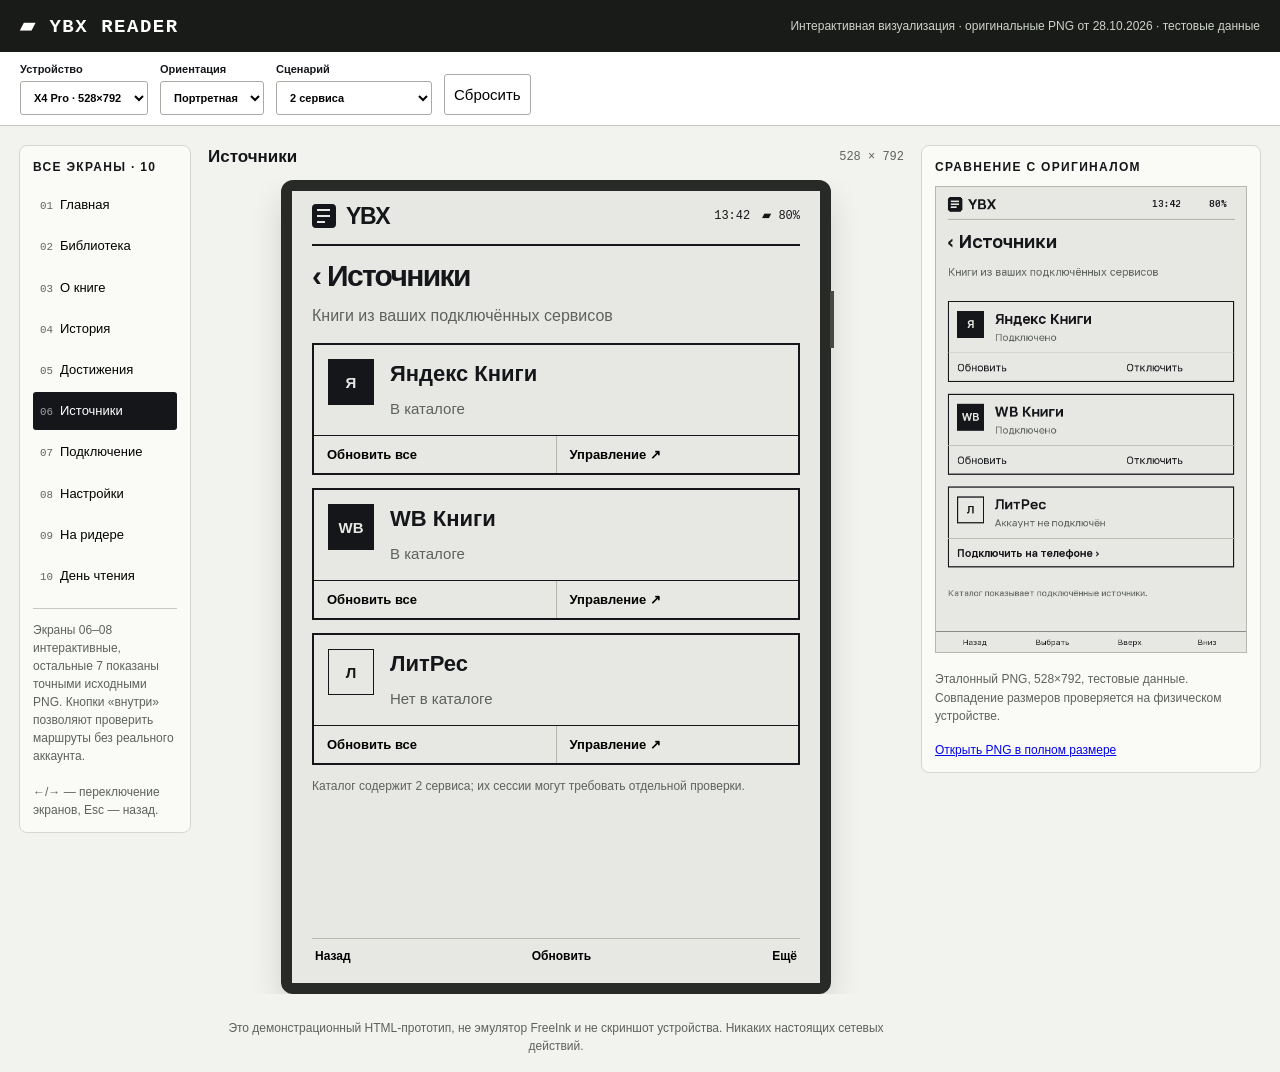
==== docs/ybx-reader-visualization/index.html @ b74ec778 "docs(firmware): add interactive YBX Reader screen preview" ====
<!doctype html>
<html lang="ru"><head><meta charset="utf-8"><meta name="viewport" content="width=device-width,initial-scale=1">
<title>YBX Reader · интерактивная визуализация</title>
<style>
:root{--paper:#e7e8e3;--ink:#14161a;--soft:#5d625d;--line:#b5b8af;--plate:#dddfd8}
*{box-sizing:border-box}body{margin:0;background:#f2f3ef;color:var(--ink);font:15px/1.4 -apple-system,BlinkMacSystemFont,"Segoe UI",Arial,sans-serif}button,select{font:inherit}button{cursor:pointer}
button:focus-visible,select:focus-visible,a:focus-visible{outline:3px solid #7b8475;outline-offset:2px}
.header{padding:14px 20px;background:#191b18;color:white;display:flex;gap:20px;align-items:center;justify-content:space-between}.header strong{font:800 19px ui-monospace,monospace;letter-spacing:.08em}.header small{font-size:12px;color:#cdd2ca}
.tools{padding:10px 20px;display:flex;gap:12px;flex-wrap:wrap;background:#fff;border-bottom:1px solid #c4c8c0;align-items:end}
.tools label{display:flex;flex-direction:column;font-size:11px;font-weight:700;gap:4px}.tools select,.tools button{background:#fff;border:1px solid #a7aca4;padding:9px;border-radius:3px}
.workspace{display:grid;grid-template-columns:172px minmax(310px,1fr) minmax(220px,340px);gap:17px;max-width:1560px;margin:auto;padding:19px}
.side,.ref{background:#fafbf7;border:1px solid #d4d8d0;border-radius:8px;padding:13px;height:fit-content}.side h2,.ref h2{margin:0 0 10px;font-size:12px;text-transform:uppercase;letter-spacing:.11em}
.nav{display:grid;gap:3px}.nav button{border:0;text-align:left;padding:10px 7px;background:transparent;font-size:13px;border-radius:3px}.nav button.current{color:white;background:var(--ink)}
.nav small{opacity:.6;margin-right:7px;font-family:monospace}.muted{color:var(--soft)}.info{font-size:12px;color:var(--soft);line-height:1.5;margin:13px 0 0;border-top:1px solid #c5c9c1;padding-top:12px}
.main{min-width:0;display:flex;flex-direction:column;align-items:center}.above{width:100%;display:flex;gap:10px;align-items:center;justify-content:space-between;margin-bottom:11px}.above b{font-size:17px}.above span{font:12px monospace;color:var(--soft)}
.viewport{width:100%;min-height:410px;overflow:auto;display:flex;justify-content:center;align-items:flex-start}
.device{flex-shrink:0;background:#272a26;border:11px solid #272a26;box-sizing:content-box;border-radius:12px;box-shadow:0 16px 32px #0002;position:relative}
.device:before{content:"";position:absolute;background:#454944;width:4px;height:57px;right:-14px;top:100px}
.screen{background:var(--paper);height:100%;width:100%;overflow:hidden;display:flex;flex-direction:column;padding:13px 20px 9px}
.screen .sys{height:42px;border-bottom:2px solid var(--ink);display:flex;gap:10px;align-items:flex-start;flex-shrink:0}
.logo{height:24px;width:24px;background:var(--ink);border-radius:4px;padding:5px;flex:none}.logo i{display:block;height:2px;background:var(--paper);width:13px;margin-bottom:4px}.logo i:last-child{width:8px}
.sys b{font-size:23px;line-height:1.05;letter-spacing:-.06em}.sys span{margin-left:auto;font:12px monospace;padding-top:3px}
.title{font-size:30px;font-weight:800;letter-spacing:-.055em;margin:13px 0 12px;line-height:1.13;flex-shrink:0}
.content{overflow:auto;flex:1;min-height:0;scrollbar-width:thin}
.subtitle{margin:0 0 16px;color:var(--soft);font-size:16px;line-height:1.4}
.footer{display:flex;gap:4px;justify-content:space-between;align-items:center;flex-shrink:0;height:36px;margin-top:9px;border-top:1px solid var(--line)}
.footer button{background:transparent;border:0;font-size:12px;font-weight:700;padding:7px 3px;max-width:38%;overflow:hidden;white-space:nowrap;text-overflow:ellipsis}
.provider{border:2px solid var(--ink);min-height:132px;margin-bottom:13px;display:flex;flex-direction:column}
.providerHead{display:flex;gap:16px;padding:14px;flex:1}.providerBadge{display:grid;place-items:center;flex:none;background:var(--ink);color:var(--paper);font-weight:800;width:46px;height:46px}
.provider.off .providerBadge{border:1px solid var(--ink);background:transparent;color:var(--ink)}
.providerName{font-size:22px;font-weight:750;margin:0 0 8px}.providerStatus{font-size:15px;color:var(--soft)}
.providerActions{display:flex;border-top:1px solid var(--ink);min-height:38px}.providerActions button{background:transparent;border:0;padding:9px 13px;flex:1;text-align:left;font-weight:650;font-size:13px}.providerActions button+button{border-left:1px solid var(--line)}
.pair{display:flex;align-items:center;flex-direction:column;gap:10px}.pair h3{font-size:23px;align-self:flex-start;margin:0 0 3px}
.qr{width:248px;height:248px;flex-shrink:0;max-width:100%;border:1px solid var(--ink);padding:8px;background:#fff;display:grid;place-items:center}.qr img{width:100%;height:100%;image-rendering:pixelated}
.caption{font:12px monospace;color:var(--soft);text-transform:uppercase;letter-spacing:.1em}
.code{font:800 36px monospace;letter-spacing:.08em}.pair p{text-align:center;font-size:17px;line-height:1.35;margin:3px 0}.pair time{font-size:13px;color:var(--soft)}
.btn{border:2px solid var(--ink);background:transparent;padding:9px 14px;font-weight:700;min-height:40px}.btn.dark{background:var(--ink);color:var(--paper)}
.pairbuttons{display:flex;gap:9px}
.setting{border:0;border-bottom:1px solid var(--line);background:transparent;display:flex;width:100%;gap:8px;align-items:center;padding:16px 0;min-height:60px;text-align:left;font-size:19px}
.setting b{flex:1}.setting span{font-size:13px;color:var(--soft);max-width:42%;overflow:hidden;text-overflow:ellipsis;white-space:nowrap}.setting i{font-style:normal;font-size:24px}
.ref img{width:100%;max-height:570px;object-fit:contain;background:var(--paper);border:1px solid var(--line)}.ref p{font-size:12px;color:var(--soft);line-height:1.55}.ref a{font-size:12px}
.mock{width:100%;height:100%;object-fit:contain;background:var(--paper)}
.dialogShade{position:absolute;inset:0;background:#14161aa9;display:grid;place-items:center;padding:18px}
.dialog{max-width:390px;background:var(--paper);border:3px solid var(--ink);padding:18px;max-height:95%;overflow:auto}
.dialog h3{margin:0 0 10px;font-size:22px}.dialog p{line-height:1.5;font-size:14px}.dialogbuttons{display:flex;gap:8px}
.dialogbuttons button{flex:1;min-width:0}
.landscape .screen{padding:9px 17px 7px}.landscape .sys{height:36px}.landscape .title{font-size:26px;margin:8px 0}.landscape .footer{height:27px;margin-top:5px}
.landscape .subtitle{margin:0 0 8px;font-size:13px}.landscape .provider{min-height:63px;margin-bottom:5px;flex-direction:row}.landscape .providerHead{align-items:center;padding:7px 9px}
.landscape .providerBadge{width:34px;height:34px;font-size:12px}.landscape .providerName{font-size:16px;margin:0 0 1px}.landscape .providerStatus{font-size:12px}
.landscape .providerActions{border:0;border-left:1px solid var(--line);width:138px;flex-shrink:0;flex-direction:column}
.landscape .providerActions button{padding:3px 7px;font-size:11px}.landscape .providerActions button+button{border:0;border-top:1px solid var(--line)}
.landscape .pair{display:grid;grid-template-columns:200px 1fr;gap:8px 15px}.landscape .pair h3{grid-column:1/-1;font-size:17px}
.landscape .pair .qr{width:198px;height:198px;grid-row:2/8;grid-column:1}
.landscape .pair :is(.caption,.code,p,time,.pairbuttons){grid-column:2;justify-self:start;text-align:left;margin:0}
.landscape .pair .code{font-size:25px}.landscape .pair p{font-size:12px}
.landscape .setting{padding:9px 0;min-height:43px;font-size:16px}
@media(max-width:1140px){.workspace{grid-template-columns:150px minmax(310px,1fr)}.ref{grid-column:2}.side{padding:9px}}
@media(max-width:690px){.workspace{display:block;padding:10px}.side{margin-bottom:12px}.nav{display:flex;overflow:auto}.nav button{min-width:106px;white-space:nowrap}.main{margin-bottom:15px}.ref{margin-top:13px}.header small{display:none}}
</style></head><body>
<div class="header"><strong>▰ YBX READER</strong><small>Интерактивная визуализация · оригинальные PNG от 28.10.2026 · тестовые данные</small></div>
<div class="tools">
<label>Устройство<select id="model"><option value="x3">X3 · 480×800</option><option value="x4">X4 · 480×800</option><option value="pro" selected>X4 Pro · 528×792</option></select></label>
<label>Ориентация<select id="rotate"><option value="portrait">Портретная</option><option value="landscape">Альбомная</option></select></label>
<label>Сценарий<select id="scenario">
<option value="linked">2 сервиса</option><option value="all">3 сервиса</option><option value="empty">Каталог пуст</option>
<option value="unpaired">Нет привязки</option><option value="expired">Токен истёк</option><option value="removed">Устройство отозвано</option>
<option value="provider">Ошибка провайдера</option><option value="offline">Нет сети</option><option value="codeExpired">Код истёк</option><option value="denied">Вход отклонён</option><option value="approved">Успешный вход</option></select></label>
<button id="reset">Сбросить</button>
</div>
<div class="workspace">
<aside class="side"><h2>Все экраны · 10</h2><nav class="nav" id="nav"></nav><div class="info">Экраны 06–08 интерактивные, остальные 7 показаны точными исходными PNG. Кнопки «внутри» позволяют проверить маршруты без реального аккаунта.<br><br>←/→ — переключение экранов, Esc — назад.</div></aside>
<main class="main"><div class="above"><b id="heading">Источники</b><span id="size">528×792</span></div><div class="viewport" id="viewport"><div class="device" id="device"><div class="screen" id="screen"></div></div></div>
<p class="info" style="border:0;text-align:center">Это демонстрационный HTML-прототип, не эмулятор FreeInk и не скриншот устройства. Никаких настоящих сетевых действий.</p></main>
<aside class="ref"><h2>Сравнение с оригиналом</h2><img id="original" alt="Исходный экран YBX Reader"><p id="refinfo">Эталонный PNG, 528×792, тестовые данные. Совпадение размеров проверяется на физическом устройстве.</p><a id="raw" target="_blank" rel="noopener">Открыть PNG в полном размере</a></aside>
</div>
<script>
const items=[["01-home","Главная"],["02-library","Библиотека"],["03-book","О книге"],["04-history","История"],["05-awards","Достижения"],["06-sources","Источники"],["07-pair","Подключение"],["08-settings","Настройки"],["09-on-reader","На ридере"],["10-day","День чтения"]];
const valid=id=>items.some(x=>x[0]===id),q=id=>document.getElementById(id),p=new URLSearchParams(location.search);
const st={page:valid(p.get("screen"))?p.get("screen"):"06-sources",model:"pro",rotation:"portrait",scenario:"linked",dialog:""};
const btn=(text,action,primary=false)=>'<button type="button" data-action="'+action+'" class="btn'+(primary?' dark':'')+'">'+text+"</button>";
function issue(){return ({linked:"Каталог содержит 2 сервиса; их сессии могут требовать отдельной проверки.",all:"Каталог содержит 3 сервиса.",empty:"Сервисы ещё не добавлены.",unpaired:"Ридер не подключён к аккаунту.",expired:"Токен ридера истёк.",removed:"Устройство удалено из YBX.",provider:"Требуется повторный вход в сервис через кабинет YBX.",offline:"Нет связи. Состояние не проверено.",codeExpired:"Код привязки истёк.",denied:"Вход отклонён.",approved:"Привязка подтверждена (только демонстрация)."})[st.scenario]}
function bar(){return '<div class="sys"><div class="logo"><i></i><i></i><i></i></div><b>YBX</b><span>13:42　▰ 80%</span></div>'}
function foot(){let list=st.page==="06-sources"?[["Назад","01-home"],["Обновить","refresh"],["Ещё","options"]]:st.page==="07-pair"?[["Отмена","06-sources"],["Новый код","newcode"],["QR","fullqr"]]:[["Назад","01-home"],["Выбрать","06-sources"],["Ещё","08-settings"]];
return '<div class="footer">'+list.map(x=>'<button data-action="'+x[1]+'">'+x[0]+"</button>").join("")+"</div>"}
function card(name,badge,connected){
const status=st.scenario==="offline"?"Не проверено":st.scenario==="provider"?"Проверьте вход":connected?"В каталоге":"Нет в каталоге";
return '<div class="provider '+(connected?"":"off")+'"><div class="providerHead"><div class="providerBadge">'+badge+'</div><div><div class="providerName">'+name+'</div><div class="providerStatus">'+status+'</div></div></div><div class="providerActions"><button data-action="refresh">Обновить все</button><button data-action="cabinet">Управление ↗</button></div></div>';
}
function sources(){let selected=st.scenario==="linked"||st.scenario==="approved"?[true,true,false]:st.scenario==="all"?[true,true,true]:st.scenario==="provider"?[true,false,true]:[false,false,false];
return '<p class="subtitle">Книги из ваших подключённых сервисов</p>'+card("Яндекс Книги","Я",selected[0])+card("WB Книги","WB",selected[1])+card("ЛитРес","Л",selected[2])+'<p class="subtitle" style="font-size:12px">'+issue()+'</p>'}
function pair(){return '<div class="pair"><h3>Откройте YBX на телефоне</h3><div class="qr"><img src="assets/demo-pair-qr.png" alt="Демо QR — общий адрес привязки, без одноразового токена"></div><div class="caption">Код подключения · демонстрация</div><div class="code">ABCD 1234</div><p>Или откройте my.ybx.app/pair и введите код с экрана ридера.</p><time>'+(st.scenario==="codeExpired"?"Код истёк":st.scenario==="denied"?"Вход отклонён":st.scenario==="approved"?"Подключено":"Ждём подтверждения · ещё 9 минут")+'</time><div class="pairbuttons">'+btn("Обновить код","newcode")+btn("QR крупнее","fullqr")+"</div></div>"}
function settings(){const values=[["Аккаунт YBX",st.scenario==="unpaired"?"Не подключён":"Настроен","06-sources"],["Источники",st.scenario==="linked"?"2 сервиса":"Просмотреть","06-sources"],["Синхронизация","Включена","info"],["Оформление","Стандартная тема","info"],["Язык","Русский","info"],["Экран сна","Настроить","info"],["Обновления","Проверить","info"],["Поддержка","Об устройстве","info"],["Системные настройки","Все разделы","info"]];
return values.map(x=>'<button type="button" class="setting" data-action="'+x[2]+'"><b>'+x[0]+'</b><span>'+x[1]+'</span><i>›</i></button>').join("")}
function dialog(){if(!st.dialog)return "";
const descriptions={options:["Действия","Здесь можно открыть кабинет управления источниками или сменить аккаунт.","Источники","06-sources","Сменить аккаунт","switch"],
cabinet:["Кабинет YBX","Управление провайдерами доступно через авторизованный веб-кабинет. Одноразовый токен ридера сюда не передаётся.","Закрыть","close","Аккаунт","06-sources"],
switch:["Сменить аккаунт?","Прежний токен сохраняется до успешного подтверждения новой привязки. Книги и позиции чтения не удаляются.","Отмена","close","Продолжить","07-pair"],
fullqr:["QR привязки",'<div class="qr" style="margin:auto"><img src="assets/demo-pair-qr.png" alt="Демо QR"></div><p>Это общий адрес /pair, а не действующая привязка.</p>',"Назад","close","Новый код","newcode"],
info:["Демонстрация","Здесь в прошивке открывается соответствующий системный экран FreeInk. Это только визуализация перехода.","Закрыть","close","Настройки","08-settings"]};
const a=descriptions[st.dialog];return '<div class="dialogShade" role="dialog"><div class="dialog"><h3>'+a[0]+'</h3><p>'+a[1]+'</p><div class="dialogbuttons">'+btn(a[2],a[3])+btn(a[4],a[5],true)+'</div></div></div>'}
function render(){
q("model").value=st.model;q("rotate").value=st.rotation;q("scenario").value=st.scenario;
const portrait=st.model==="pro"?[528,792]:[480,800],landscape=st.rotation==="landscape",w=portrait[landscape?1:0],h=portrait[landscape?0:1];
const device=q("device");device.style.width=w+"px";device.style.height=h+"px";device.classList.toggle("landscape",landscape);
q("size").textContent=w+" × "+h;const selected=items.find(x=>x[0]===st.page);
q("heading").textContent=selected[1];
q("nav").innerHTML=items.map((x,i)=>'<button class="'+(x[0]===st.page?"current":"")+'" data-action="'+x[0]+'"><small>'+String(i+1).padStart(2,"0")+'</small>'+x[1]+"</button>").join("");
q("original").src="assets/"+st.page+".png";q("raw").href=q("original").src;
const c=st.page==="06-sources"?sources():st.page==="07-pair"?pair():st.page==="08-settings"?settings():null;
q("screen").innerHTML=c===null?'<img class="mock" src="assets/'+st.page+'.png" alt="Исходный PNG. Этот экран пока не интерактивный">':bar()+'<div class="title">‹ '+selected[1]+'</div><div class="content">'+c+'</div>'+foot()+dialog();
window.history.replaceState(null,"",location.pathname+"?screen="+st.page);
const maxScale=Math.min(1,(q("viewport").clientWidth-14)/(w+22));device.style.transform="scale("+maxScale+")";device.style.transformOrigin="top center";device.style.marginBottom=(-(h+22)*(1-maxScale))+"px";
}
function go(id){st.page=id;st.dialog="";render()}
function act(a){
if(valid(a)){go(a);return}
if(a==="close"){st.dialog="";render();return}
if(["options","cabinet","switch","fullqr","info"].includes(a)){st.dialog=a;render();return}
if(a==="refresh"){st.scenario="linked";render();return}
if(a==="newcode"){st.scenario="unpaired";go("07-pair")}
}
document.addEventListener("click",e=>{const t=e.target.closest("[data-action]");if(t)act(t.dataset.action)});
q("model").onchange=e=>{st.model=e.target.value;render()};
q("rotate").onchange=e=>{st.rotation=e.target.value;render()};
q("scenario").onchange=e=>{st.scenario=e.target.value;if(["codeExpired","denied"].includes(st.scenario))st.page="07-pair";render()};
q("reset").onclick=()=>{Object.assign(st,{page:"06-sources",model:"pro",rotation:"portrait",scenario:"linked",dialog:""});render()};
document.addEventListener("keydown",e=>{
if(["SELECT","INPUT","TEXTAREA"].includes(document.activeElement?.tagName))return;
if(e.key==="Escape"){e.preventDefault();st.dialog?act("close"):go("01-home")}
else if(e.key==="ArrowRight"||e.key==="ArrowLeft"){e.preventDefault();let i=items.findIndex(x=>x[0]===st.page);go(items[(i+items.length+(e.key==="ArrowRight"?1:-1))%items.length][0])}
});
window.addEventListener("resize",render);render();
</script></body></html>
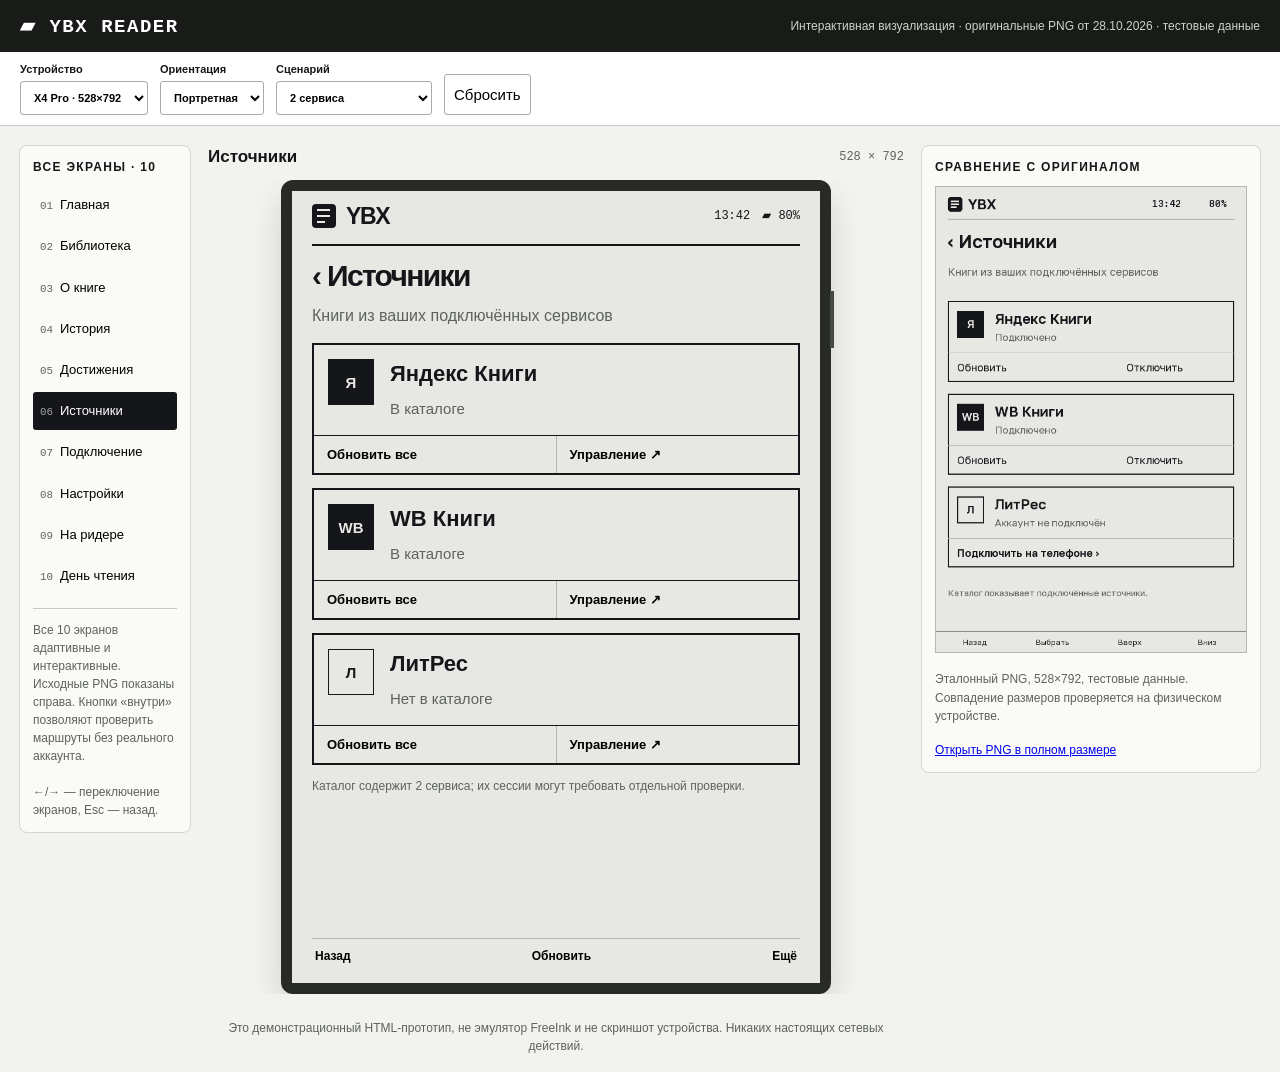
==== commit 6a8d1334: "fix(docs): unify YBX Reader preview viewport across all screens" ====
--- a/docs/ybx-reader-visualization/index.html
+++ b/docs/ybx-reader-visualization/index.html
@@ -56,6 +56,80 @@
 .landscape .setting{padding:9px 0;min-height:43px;font-size:16px}
 @media(max-width:1140px){.workspace{grid-template-columns:150px minmax(310px,1fr)}.ref{grid-column:2}.side{padding:9px}}
 @media(max-width:690px){.workspace{display:block;padding:10px}.side{margin-bottom:12px}.nav{display:flex;overflow:auto}.nav button{min-width:106px;white-space:nowrap}.main{margin-bottom:15px}.ref{margin-top:13px}.header small{display:none}}
+
+/* Shared full-viewport content system for ALL 10 screens.  No nested PNG
+   object-fit:contain, which previously letterboxed seven pages. */
+.content{width:100%;min-width:0}
+.content :is(button,a){touch-action:manipulation}
+.content :is(h2,h3,p){max-width:100%}
+.cover{background:#303532;color:var(--paper);border:1px solid var(--ink);min-width:0;display:flex;flex-direction:column;justify-content:space-between;gap:6px;overflow:hidden;padding:9px;font-weight:700;font-size:13px;line-height:1.15;overflow-wrap:anywhere}
+.cover .coverAuthor{font-size:10px;font-weight:400;opacity:.8}.cover.light{background:#c2c7bf;color:var(--ink)}.cover.gray{background:#626b65;color:var(--paper)}.cover.white{background:transparent;color:var(--ink)}
+.cover .providerMark{align-self:flex-end;background:var(--ink);color:var(--paper);font-size:9px;padding:3px 5px;min-width:19px;text-align:center;margin-top:auto}
+.bookHero{display:grid;grid-template-columns:146px minmax(0,1fr);gap:17px;margin-bottom:20px;min-height:196px}
+.bookHero .cover{min-height:193px}.bookHero h2{font-size:26px;line-height:1.14;margin:0 0 17px}.bookHero p{font-size:15px;margin:0 0 10px}
+.infoLabel{color:var(--soft);font-size:13px}.bold{font-weight:750}
+.thinline{height:1px;background:var(--line);width:100%;margin:12px 0}
+.underlinedHeader{display:flex;gap:8px;align-items:baseline;justify-content:space-between;margin:10px 0}
+.underlinedHeader strong{font-size:19px}.underlinedHeader button{border:0;background:none;font-size:13px;text-decoration:underline;padding:4px}
+.metricGrid{display:grid;grid-template-columns:repeat(3,minmax(0,1fr));gap:8px;margin:12px 0}
+.metricGrid small{display:block;font-size:10px;font-weight:750;letter-spacing:.05em;color:var(--soft);margin-bottom:4px}
+.metricGrid strong{display:block;font-size:29px;letter-spacing:-.05em;line-height:1.1}
+.metricGrid span{font-size:12px;color:var(--soft)}
+.weekGraph{display:grid;grid-template-columns:repeat(7,minmax(0,1fr));gap:6px;align-items:end;min-height:105px;margin:6px 0 18px}
+.weekGraph button{border:0;border-bottom:1px solid var(--line);padding:0;background:transparent;display:flex;flex-direction:column;align-items:stretch;justify-content:flex-end;height:105px}
+.weekGraph i{background:var(--ink);width:100%;min-height:1px}.weekGraph small{text-align:center;color:var(--soft);font-size:10px;padding-top:5px}
+.tabBar{display:flex;gap:8px;margin-bottom:11px}
+.tabBar button{min-height:35px;flex:1;border:1px solid var(--ink);padding:6px 8px;background:transparent;font-weight:700;font-size:13px}
+.tabBar button[aria-pressed=true]{color:var(--paper);background:var(--ink)}
+.bookGrid{display:grid;grid-template-columns:repeat(2,minmax(0,1fr));gap:13px 18px}
+.gridBook{background:transparent;border:0;min-width:0;text-align:left;padding:0}
+.gridBook .cover{height:190px}.gridBook small{display:block;font-size:13px;font-weight:700;text-align:center;margin-top:5px}
+.readProgress{height:8px;border:1px solid var(--ink);background:var(--plate);margin:8px 0 17px}
+.readProgress span{background:var(--ink);height:100%;display:block}
+.fullAction{width:100%;background:var(--ink);color:var(--paper);border:1px solid var(--ink);min-height:43px;font-weight:750;padding:9px}
+.bookText{line-height:1.5;font-size:15px;margin:8px 0}
+.bookFooterActions{display:flex;gap:12px;justify-content:space-between;border-top:1px solid var(--line);padding:12px 0;margin-top:17px}
+.bookFooterActions button{background:none;border:0;padding:8px 0;font-weight:700;text-align:left}
+.calendarTitle{display:flex;justify-content:space-between;align-items:center;margin:3px 0 6px}
+.calendarTitle h2{margin:0;font-size:25px}
+.calendarTitle button{border:0;background:transparent;font-size:18px;min-width:44px}
+.calendar{display:grid;grid-template-columns:repeat(7,minmax(0,1fr));gap:6px;margin:16px 0 20px}
+.weekday{text-align:center;color:var(--soft);font-size:11px}
+.calendar button{min-width:0;width:100%;height:46px;max-height:46px;border:1px solid var(--line);background:transparent}
+.calendar button.medium{background:#afb5ab}.calendar button.strong{background:var(--ink);color:var(--paper)}
+.calendar button.current{outline:2px solid var(--ink);outline-offset:1px}
+.goalStats{display:grid;grid-template-columns:1fr 1fr;gap:20px;padding-top:14px;border-top:1px solid var(--line)}
+.goalStats label{font-size:13px;color:var(--soft);display:block;margin:0 0 6px}
+.goalStats strong{font-size:26px;line-height:1.2}
+.eyebrow{font-size:11px;color:var(--soft);letter-spacing:.09em;text-transform:uppercase;margin:15px 0 10px}
+.achievement{display:grid;grid-template-columns:52px minmax(0,1fr);gap:13px;align-items:start;padding:12px 0 18px;border-bottom:1px solid var(--line)}
+.awardMark{height:50px;width:50px;background:var(--ink);color:var(--paper);display:grid;place-items:center;font-size:25px;font-weight:700}
+.awardMark.wait{background:transparent;border:1px solid var(--ink);color:var(--ink);font-size:16px}
+.achievement strong{font-size:19px}.achievement p{margin:5px 0 0;font-size:13px;color:var(--soft)}
+.localRow{display:grid;grid-template-columns:56px minmax(0,1fr) auto;gap:14px;align-items:center;padding:10px 0;border-bottom:1px solid var(--line);width:100%;background:transparent;border-top:0;border-left:0;border-right:0;text-align:left}
+.localRow .cover{height:77px;font-size:9px;padding:6px}
+.localRow strong{display:block;font-size:18px;line-height:1.2}.localRow p{color:var(--soft);margin:5px 0 0;font-size:13px}.localRow .right{font-size:13px;font-weight:700}
+.dayRow{display:grid;grid-template-columns:102px minmax(0,1fr);gap:16px;padding:14px 0;border-bottom:1px solid var(--line);align-items:center}
+.dayRow .cover{height:135px;font-size:12px}.dayRow h3{font-size:22px;margin:0 0 12px;line-height:1.2}.dayRow p{color:var(--soft);margin:7px 0}
+.localBar{display:flex;justify-content:space-between;gap:8px;align-items:center;margin-bottom:10px}
+.localBar button{background:none;border:0;font-weight:650}
+.landscape .bookHero{grid-template-columns:95px minmax(0,1fr);min-height:115px;gap:12px;margin-bottom:9px}
+.landscape .bookHero .cover{min-height:118px;height:118px;font-size:10px}.landscape .bookHero h2{font-size:19px;margin:0 0 7px}.landscape .bookHero p{font-size:12px;margin:0 0 5px}
+.landscape .metricGrid{margin:5px 0}.landscape .metricGrid strong{font-size:21px}
+.landscape .weekGraph{min-height:60px;margin:4px 0 9px}.landscape .weekGraph button{height:60px}
+.landscape .gridBook .cover{height:120px}.landscape .bookGrid{grid-template-columns:repeat(4,minmax(0,1fr));gap:7px}
+.landscape .tabBar{margin-bottom:7px}.landscape .tabBar button{min-height:29px}
+.landscape .calendar{gap:4px;margin:7px 0 10px}.landscape .calendar button{height:29px}
+.landscape .goalStats{padding-top:5px}.landscape .goalStats strong{font-size:20px}
+.landscape .achievement{padding:7px 0 8px}.landscape .awardMark{height:35px;width:35px;font-size:17px}.landscape .achievement{grid-template-columns:35px 1fr}
+.landscape .achievement strong{font-size:16px}.landscape .achievement p{font-size:11px;margin:0}
+.localRow .cover>div{display:none}
+.localRow .cover .providerMark{display:none}
+.landscape .localRow{grid-template-columns:34px minmax(0,1fr) auto;gap:9px;padding:4px 0}.landscape .localRow .cover{height:46px}.landscape .localRow strong{font-size:14px}.landscape .localRow p{font-size:11px;margin:2px 0}
+.landscape .dayRow{grid-template-columns:58px 1fr;padding:7px 0;gap:10px}.landscape .dayRow .cover{height:77px;font-size:9px}.landscape .dayRow h3{font-size:16px;margin:0 0 3px}.landscape .dayRow p{font-size:12px;margin:3px 0}
+.landscape .bookText{font-size:12px}.landscape .bookFooterActions{margin:5px 0}
+@media(max-width:700px){.calendar{gap:4px}}
+
 </style></head><body>
 <div class="header"><strong>▰ YBX READER</strong><small>Интерактивная визуализация · оригинальные PNG от 28.10.2026 · тестовые данные</small></div>
 <div class="tools">
@@ -68,7 +142,7 @@
 <button id="reset">Сбросить</button>
 </div>
 <div class="workspace">
-<aside class="side"><h2>Все экраны · 10</h2><nav class="nav" id="nav"></nav><div class="info">Экраны 06–08 интерактивные, остальные 7 показаны точными исходными PNG. Кнопки «внутри» позволяют проверить маршруты без реального аккаунта.<br><br>←/→ — переключение экранов, Esc — назад.</div></aside>
+<aside class="side"><h2>Все экраны · 10</h2><nav class="nav" id="nav"></nav><div class="info">Все 10 экранов адаптивные и интерактивные. Исходные PNG показаны справа. Кнопки «внутри» позволяют проверить маршруты без реального аккаунта.<br><br>←/→ — переключение экранов, Esc — назад.</div></aside>
 <main class="main"><div class="above"><b id="heading">Источники</b><span id="size">528×792</span></div><div class="viewport" id="viewport"><div class="device" id="device"><div class="screen" id="screen"></div></div></div>
 <p class="info" style="border:0;text-align:center">Это демонстрационный HTML-прототип, не эмулятор FreeInk и не скриншот устройства. Никаких настоящих сетевых действий.</p></main>
 <aside class="ref"><h2>Сравнение с оригиналом</h2><img id="original" alt="Исходный экран YBX Reader"><p id="refinfo">Эталонный PNG, 528×792, тестовые данные. Совпадение размеров проверяется на физическом устройстве.</p><a id="raw" target="_blank" rel="noopener">Открыть PNG в полном размере</a></aside>
@@ -76,11 +150,15 @@
 <script>
 const items=[["01-home","Главная"],["02-library","Библиотека"],["03-book","О книге"],["04-history","История"],["05-awards","Достижения"],["06-sources","Источники"],["07-pair","Подключение"],["08-settings","Настройки"],["09-on-reader","На ридере"],["10-day","День чтения"]];
 const valid=id=>items.some(x=>x[0]===id),q=id=>document.getElementById(id),p=new URLSearchParams(location.search);
-const st={page:valid(p.get("screen"))?p.get("screen"):"06-sources",model:"pro",rotation:"portrait",scenario:"linked",dialog:""};
+const st={page:valid(p.get("screen"))?p.get("screen"):"06-sources",model:"pro",rotation:"portrait",scenario:"linked",dialog:"",shelf:"Читаю"};
 const btn=(text,action,primary=false)=>'<button type="button" data-action="'+action+'" class="btn'+(primary?' dark':'')+'">'+text+"</button>";
 function issue(){return ({linked:"Каталог содержит 2 сервиса; их сессии могут требовать отдельной проверки.",all:"Каталог содержит 3 сервиса.",empty:"Сервисы ещё не добавлены.",unpaired:"Ридер не подключён к аккаунту.",expired:"Токен ридера истёк.",removed:"Устройство удалено из YBX.",provider:"Требуется повторный вход в сервис через кабинет YBX.",offline:"Нет связи. Состояние не проверено.",codeExpired:"Код привязки истёк.",denied:"Вход отклонён.",approved:"Привязка подтверждена (только демонстрация)."})[st.scenario]}
 function bar(){return '<div class="sys"><div class="logo"><i></i><i></i><i></i></div><b>YBX</b><span>13:42　▰ 80%</span></div>'}
-function foot(){let list=st.page==="06-sources"?[["Назад","01-home"],["Обновить","refresh"],["Ещё","options"]]:st.page==="07-pair"?[["Отмена","06-sources"],["Новый код","newcode"],["QR","fullqr"]]:[["Назад","01-home"],["Выбрать","06-sources"],["Ещё","08-settings"]];
+function foot(){let list=st.page==="01-home"?[["Библиотека","02-library"],["Источники","06-sources"],["Ещё","08-settings"]]:
+st.page==="04-history"?[["Дни","10-day"],["Книги","02-library"],["Ачивки","05-awards"]]:
+st.page==="05-awards"?[["История","04-history"],["Все награды","05-awards"],["Ещё","08-settings"]]:
+st.page==="09-on-reader"?[["Библиотека","02-library"],["Открыть","03-book"],["Действия","options"]]:
+st.page==="06-sources"?[["Назад","01-home"],["Обновить","refresh"],["Ещё","options"]]:st.page==="07-pair"?[["Отмена","06-sources"],["Новый код","newcode"],["QR","fullqr"]]:[["Назад","01-home"],["Выбрать","06-sources"],["Ещё","08-settings"]];
 return '<div class="footer">'+list.map(x=>'<button data-action="'+x[1]+'">'+x[0]+"</button>").join("")+"</div>"}
 function card(name,badge,connected){
 const status=st.scenario==="offline"?"Не проверено":st.scenario==="provider"?"Проверьте вход":connected?"В каталоге":"Нет в каталоге";
@@ -91,6 +169,90 @@
 function pair(){return '<div class="pair"><h3>Откройте YBX на телефоне</h3><div class="qr"><img src="assets/demo-pair-qr.png" alt="Демо QR — общий адрес привязки, без одноразового токена"></div><div class="caption">Код подключения · демонстрация</div><div class="code">ABCD 1234</div><p>Или откройте my.ybx.app/pair и введите код с экрана ридера.</p><time>'+(st.scenario==="codeExpired"?"Код истёк":st.scenario==="denied"?"Вход отклонён":st.scenario==="approved"?"Подключено":"Ждём подтверждения · ещё 9 минут")+'</time><div class="pairbuttons">'+btn("Обновить код","newcode")+btn("QR крупнее","fullqr")+"</div></div>"}
 function settings(){const values=[["Аккаунт YBX",st.scenario==="unpaired"?"Не подключён":"Настроен","06-sources"],["Источники",st.scenario==="linked"?"2 сервиса":"Просмотреть","06-sources"],["Синхронизация","Включена","info"],["Оформление","Стандартная тема","info"],["Язык","Русский","info"],["Экран сна","Настроить","info"],["Обновления","Проверить","info"],["Поддержка","Об устройстве","info"],["Системные настройки","Все разделы","info"]];
 return values.map(x=>'<button type="button" class="setting" data-action="'+x[2]+'"><b>'+x[0]+'</b><span>'+x[1]+'</span><i>›</i></button>').join("")}
+
+const sampleBooks=[
+ ["Мастер и Маргарита","М. Булгаков","42%","Я","dark"],
+ ["Пикник на обочине","Стругацкие","71%","Я","light"],
+ ["Укрытие. Иллюзия","Хью Хауи","18%","WB","gray"],
+ ["Двенадцать стульев","Ильф и Петров","5%","Я","white"]
+];
+function cover(b){return '<div class="cover '+b[4]+'"><div>'+b[0]+'</div><div class="coverAuthor">'+b[1]+'</div><span class="providerMark">'+b[3]+'</span></div>';}
+function progress(p){return '<div class="readProgress"><span style="width:'+p+'%"></span></div>';}
+function home(){
+ const days=[34,64,20,0,0,0,0], names=["пн","вт","ср","чт","пт","сб","вс"];
+ return '<div class="infoLabel" style="margin:3px 0 11px">Продолжить чтение</div>'+
+ '<div class="bookHero">'+cover(sampleBooks[0])+
+ '<div><h2>Мастер и Маргарита</h2><p>Михаил Булгаков</p><p class="infoLabel">Яндекс Книги</p>'+
+ progress(42)+'<button class="fullAction" data-action="03-book">Продолжить</button></div></div>'+
+ '<div class="thinline"></div><div class="underlinedHeader"><strong>Ваше чтение</strong>'+
+ '<button data-action="04-history">Подробнее ›</button></div>'+
+ '<div class="metricGrid"><div><small>СЕГОДНЯ</small><strong>38</strong><span>мин</span></div>'+
+ '<div><small>ЗА НЕДЕЛЮ</small><strong>4:24</strong><span>ч</span></div>'+
+ '<div><small>СЕРИЯ</small><strong>5</strong><span>дней</span></div></div>'+
+ '<div class="weekGraph">'+days.map((n,i)=>'<button data-action="10-day" aria-label="'+names[i]+'"><i style="height:'+n+'px"></i><small>'+names[i]+'</small></button>').join("")+'</div>'+
+ '<div class="underlinedHeader" style="border-top:1px solid var(--line);padding-top:8px"><strong>Достижения</strong>'+
+ '<button data-action="05-awards">8 из 24 ›</button></div>';
+}
+function library(){
+ const shelves=["Читаю","Хочу","Прочитано"];
+ return '<div class="tabBar">'+shelves.map((x,i)=>'<button data-action="shelf:'+x+'" aria-pressed="'+(st.shelf===x)+'">'+x+' · '+[6,14,12][i]+'</button>').join("")+'</div>'+
+ '<div class="localBar"><span class="infoLabel">Все источники ﹀</span><button data-action="info">Поиск ›</button></div>'+
+ '<div class="bookGrid">'+sampleBooks.map((b,i)=>'<button class="gridBook" data-action="03-book">'+cover(b)+'<small>'+b[2]+'</small></button>').join("")+'</div>'+
+ '<p class="infoLabel" style="margin-top:15px">Страница 1 из 2</p>';
+}
+function book(){
+ const b=sampleBooks[0];
+ return '<div class="bookHero">'+cover(b)+'<div><h2>Мастер и Маргарита</h2><p>Михаил Булгаков</p>'+
+ '<p class="infoLabel">Яндекс Книги</p><p>На ридере · EPUB</p></div></div>'+
+ '<strong>Прочитано 42%</strong>'+progress(42)+
+ '<button class="fullAction" data-action="09-on-reader">Продолжить чтение</button>'+
+ '<h3 style="font-size:19px;margin:20px 0 8px">Описание</h3>'+
+ '<p class="bookText">Москва тридцатых годов. Необычный гость меняет жизнь города, а история Мастера и Маргариты связывает несколько миров.</p>'+
+ '<div class="bookFooterActions"><button data-action="10-day">Статистика книги ›</button><button data-action="options">Действия ›</button></div>';
+}
+function historyPage(){
+ const active=new Set([2,3,5,7,8,11,13,16,21,24,25,26,27,28]);
+ const strong=new Set([16,26,27]); const weekdays=["пн","вт","ср","чт","пт","сб","вс"];
+ // October 1, 2026 is Thursday (index 3 in Monday-first week).
+ const lead=3, slots=[...Array(lead).fill(""),...Array.from({length:31},(_,i)=>i+1)];
+ return '<div class="calendarTitle"><h2>Октябрь 2026</h2><button data-action="info">‹　›</button></div>'+
+ '<div class="infoLabel">12 ч 40 мин · 14 активных дней</div>'+
+ '<div class="calendar">'+weekdays.map(x=>'<div class="weekday">'+x+'</div>').join("")+
+ slots.map(x=>x?'<button data-action="10-day" class="'+(strong.has(x)?"strong":active.has(x)?"medium":"")+
+ (x===28?" current":"")+'">'+x+'</button>':'<div></div>').join("")+'</div>'+
+ '<div class="goalStats"><div><label>Серия</label><strong>5 дней</strong></div>'+
+ '<div><label>Книг за год</label><strong>12 из 24</strong>'+progress(50)+'</div></div>'+
+ '<div class="bookFooterActions"><button data-action="10-day">Дни ›</button><button data-action="05-awards">Ачивки ›</button></div>';
+}
+function awards(){
+ const award=(badge,name,descr,progressPct)=>'<div class="achievement"><span class="awardMark'+(progressPct!=null?' wait':'')+'">'+badge+'</span><div><strong>'+name+'</strong><p>'+descr+'</p>'+
+ (progressPct!=null?progress(progressPct):'')+'</div></div>';
+ return '<p class="subtitle">Получено 8 из 24</p><div class="eyebrow">Получены</div>'+
+ award("✓","Первый шаг","Первая прочитанная книга · 12 окт.")+
+ award("✓","Час с книгой","Час чтения за один день · 21 окт.")+
+ '<div class="eyebrow">В процессе</div>'+award("70%","Десять книг","7 из 10 книг",70)+
+ '<div class="infoLabel" style="margin-top:15px">Следующая цель</div><p><b>Месяц чтения · 18 из 30 дней</b></p>';
+}
+function onReader(){
+ const list=sampleBooks.concat([["Белая гвардия","М. Булгаков","Новая","Я","light"]]);
+ return '<div class="localBar"><span class="infoLabel">5 книг · /YBX</span><button data-action="info">Поиск ›</button></div>'+
+ list.map(b=>'<button class="localRow" data-action="03-book">'+cover(b)+'<div><strong>'+b[0]+'</strong><p>'+b[1]+'</p></div><span class="right">'+b[2]+'</span></button>').join("");
+}
+function day(){
+ const rows=[
+ [["Мастер и Маргарита","Михаил Булгаков","42%","Я","dark"],"26 мин · 30% → 42%"],
+ [["Двенадцать стульев","Ильф и Петров","5%","Я","light"],"12 мин · 0% → 5%"]];
+ return '<h2 style="font-size:34px;margin:0 0 7px">38 минут</h2>'+
+ '<div class="subtitle">2 книги · серия 5 дней</div>'+
+ rows.map(([b,activity])=>'<div class="dayRow">'+cover(b)+'<div><h3>'+b[0]+'</h3><p>'+b[1]+'</p><strong>'+activity+'</strong></div></div>').join("")+
+ '<div class="goalStats" style="margin-top:20px"><div><label>Цель года</label><strong>12 из 24 книг</strong></div><div>'+progress(50)+'</div></div>';
+}
+const renderPages={
+ "01-home":home,"02-library":library,"03-book":book,"04-history":historyPage,
+ "05-awards":awards,"06-sources":sources,"07-pair":pair,"08-settings":settings,
+ "09-on-reader":onReader,"10-day":day
+};
+
 function dialog(){if(!st.dialog)return "";
 const descriptions={options:["Действия","Здесь можно открыть кабинет управления источниками или сменить аккаунт.","Источники","06-sources","Сменить аккаунт","switch"],
 cabinet:["Кабинет YBX","Управление провайдерами доступно через авторизованный веб-кабинет. Одноразовый токен ридера сюда не передаётся.","Закрыть","close","Аккаунт","06-sources"],
@@ -106,14 +268,16 @@
 q("heading").textContent=selected[1];
 q("nav").innerHTML=items.map((x,i)=>'<button class="'+(x[0]===st.page?"current":"")+'" data-action="'+x[0]+'"><small>'+String(i+1).padStart(2,"0")+'</small>'+x[1]+"</button>").join("");
 q("original").src="assets/"+st.page+".png";q("raw").href=q("original").src;
-const c=st.page==="06-sources"?sources():st.page==="07-pair"?pair():st.page==="08-settings"?settings():null;
-q("screen").innerHTML=c===null?'<img class="mock" src="assets/'+st.page+'.png" alt="Исходный PNG. Этот экран пока не интерактивный">':bar()+'<div class="title">‹ '+selected[1]+'</div><div class="content">'+c+'</div>'+foot()+dialog();
+const content=renderPages[st.page]();
+q("screen").innerHTML=bar()+(st.page==="01-home"?"":'<div class="title">‹ '+(st.page==="10-day"?"28 октября":selected[1])+'</div>')+
+ '<div class="content">'+content+'</div>'+foot()+dialog();
 window.history.replaceState(null,"",location.pathname+"?screen="+st.page);
 const maxScale=Math.min(1,(q("viewport").clientWidth-14)/(w+22));device.style.transform="scale("+maxScale+")";device.style.transformOrigin="top center";device.style.marginBottom=(-(h+22)*(1-maxScale))+"px";
 }
 function go(id){st.page=id;st.dialog="";render()}
 function act(a){
 if(valid(a)){go(a);return}
+if(a.startsWith("shelf:")){st.shelf=a.slice(6);render();return}
 if(a==="close"){st.dialog="";render();return}
 if(["options","cabinet","switch","fullqr","info"].includes(a)){st.dialog=a;render();return}
 if(a==="refresh"){st.scenario="linked";render();return}
